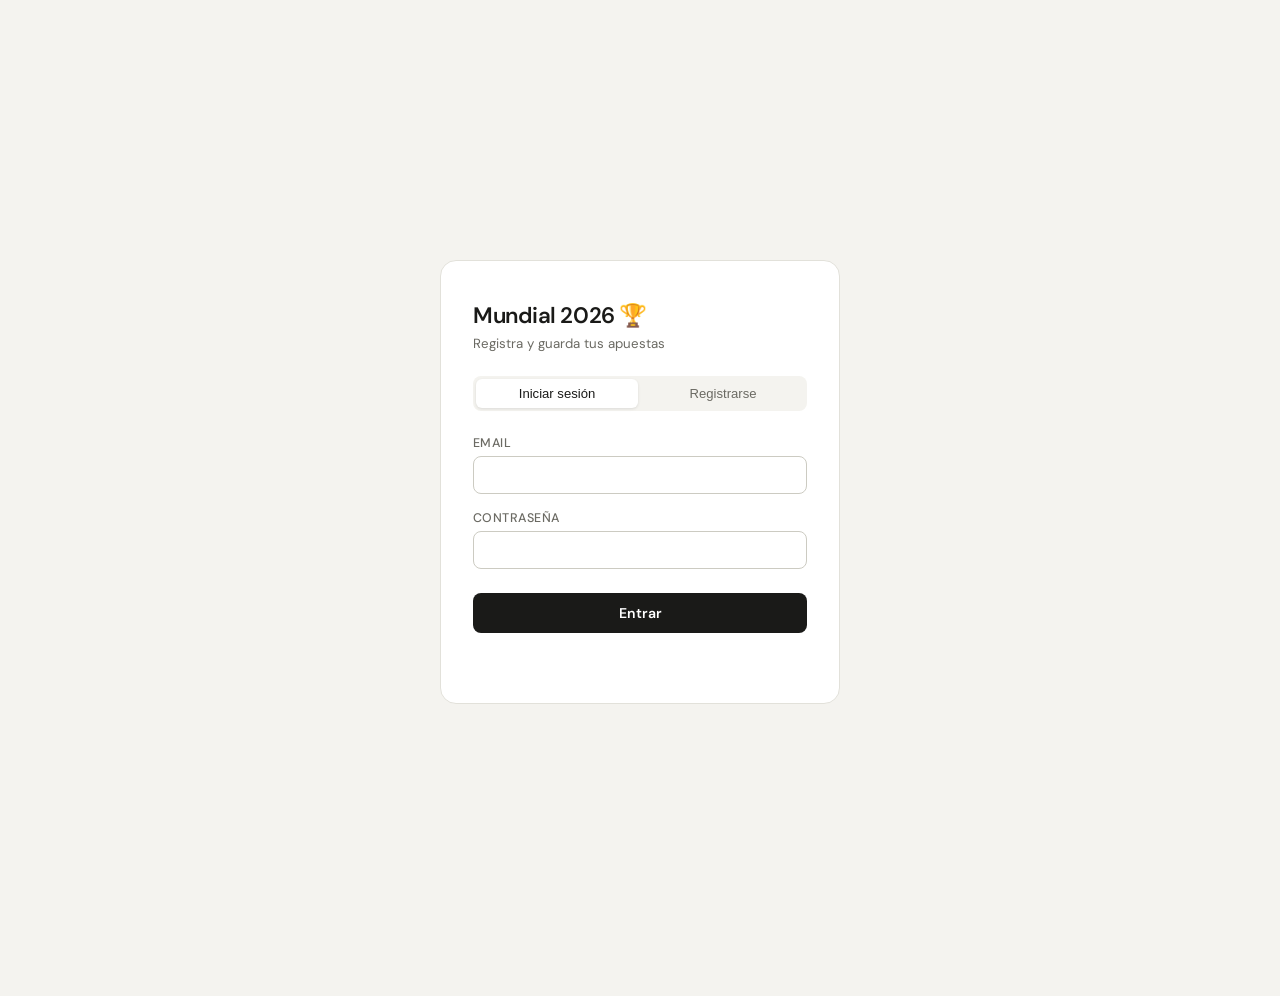
==== index.html @ 17a2212c "Update index.html" ====
<!DOCTYPE html>
<html lang="es">
<head>
  <meta charset="UTF-8" />
  <meta name="viewport" content="width=device-width, initial-scale=1.0" />
  <title>Mundial 2026 — Fase de Grupos | Apuestas</title>
  <link rel="preconnect" href="https://fonts.googleapis.com" />
  <link rel="preconnect" href="https://fonts.gstatic.com" crossorigin />
  <link href="https://fonts.googleapis.com/css2?family=DM+Sans:wght@400;500;600&family=DM+Mono:wght@400;500&display=swap" rel="stylesheet" />
  <link rel="stylesheet" href="styles.css" />
</head>

<body>

<!-- AUTH -->
<div id="authScreen">
  <div class="auth-card">
    <h2>Mundial 2026 🏆</h2>
    <p class="subtitle">Registra y guarda tus apuestas</p>

    <div class="auth-tabs">
      <button class="auth-tab active" onclick="switchTab('login')">Iniciar sesión</button>
      <button class="auth-tab" onclick="switchTab('register')">Registrarse</button>
    </div>

    <div id="loginForm">
      <div class="form-group"><label>Email</label><input type="email" id="loginEmail" /></div>
      <div class="form-group"><label>Contraseña</label><input type="password" id="loginPassword" /></div>
      <button class="btn-primary" id="btnLogin" onclick="login()">Entrar</button>
    </div>

    <div id="registerForm" style="display:none">
      <div class="form-group"><label>Nombre de usuario</label><input type="text" id="regUsername" /></div>
      <div class="form-group"><label>Email</label><input type="email" id="regEmail" /></div>
      <div class="form-group"><label>Contraseña</label><input type="password" id="regPassword" /></div>
      <button class="btn-primary" id="btnRegister" onclick="register()">Crear cuenta</button>
    </div>

    <p class="auth-error" id="authError"></p>
  </div>
</div>

<!-- APP -->
<div id="appScreen">

  <header>
    <div class="header-left">
      <h1>Copa del Mundo 2026 — Fase de Grupos</h1>
      <p>Haz clic en un tipo de apuesta para registrarla · Hora Venezuela (VET)</p>
    </div>
    <div class="header-right">
      <span class="user-badge" id="userBadge">—</span>
      <button class="btn-logout" onclick="logout()">Cerrar sesión</button>
    </div>
  </header>

  <div class="odds-banner" id="oddsBanner" style="display:none">
    <span><span class="dot-stale" id="oddsDot"></span> <span id="oddsStatus">Cargando cuotas...</span></span>
    <button class="btn-refresh" id="btnRefreshOdds" onclick="loadOdds(true)">↻ Actualizar cuotas</button>
  </div>

  <!-- NAV TABS -->
  <div class="nav-tabs">
    <button class="nav-tab active" onclick="switchView('partidos')">Partidos</button>
    <button class="nav-tab" onclick="switchView('misApuestas')">Mis Apuestas <span class="badge" id="betsBadge" style="display:none">0</span></button>
    <button class="nav-tab" onclick="switchView('llaves')">Llaves</button>
    <button class="nav-tab" onclick="switchView('grupos')">Grupos</button>
  </div>

  <!-- MIS APUESTAS -->
  <div id="misApuestasView">
    <div class="bets-summary" id="betsSummary"></div>
    <div class="bets-list" id="betsList"></div>
  </div>

  <!-- CONTROLS -->
  <div class="controls">
    <label>Grupo</label>
    <select id="filterGroup">
      <option value="">Todos</option>
      <option>A</option><option>B</option><option>C</option><option>D</option>
      <option>E</option><option>F</option><option>G</option><option>H</option>
      <option>I</option><option>J</option><option>K</option><option>L</option>
    </select>

    <label>Fecha</label>
    <select id="filterDate"><option value="">Todas</option></select>

    <input type="text" id="searchTeam" placeholder="Buscar selección..." />
  </div>

  <!-- TABLA -->
  <div class="card">
    <table>
      <thead>
        <tr>
          <th>Gr.</th>
          <th>Partido</th>
          <th>Hora VET</th>
          <th>Sede</th>
          <th>Apuestas</th>
        </tr>
      </thead>
      <tbody id="tableBody"></tbody>
    </table>
    <div class="no-results" id="noResults">No se encontraron partidos.</div>
  </div>

  <p class="footer-bar" id="countLabel"></p>

  <!-- NUEVAS VISTAS -->
  <div id="bracketsView" style="display:none"></div>
  <div id="groupsView" style="display:none"></div>

</div>

<!-- MODAL -->
<div class="modal-overlay" id="modalOverlay">
  <div class="modal">
    <h3 id="modalTitle"></h3>
    <p class="modal-sub" id="modalSub"></p>

    <div id="modalOddsInfo"></div>

    <div class="form-group">
      <label>Monto (USD)</label>
      <input type="number" id="modalAmount" min="0" step="0.01" />
    </div>

    <div class="form-group">
      <label>Predicción</label>
      <input type="text" id="modalPrediction" />
    </div>

    <div class="modal-actions">
      <button class="btn-cancel" onclick="closeModal()">Cancelar</button>
      <button class="btn-delete" id="btnDeleteBet" onclick="deleteBet()" style="display:none">Eliminar</button>
      <button class="btn-save" onclick="saveBet()">Guardar</button>
    </div>

    <p class="auth-error" id="modalError"></p>
  </div>
</div>

<div class="toast" id="toast"></div>

<script src="script.js"></script>
</body>
</html>
---- styles.css ----
*, *::before, *::after { box-sizing: border-box; margin: 0; padding: 0; }

:root {
  --bg:        #f4f3ef;
  --surface:   #ffffff;
  --border:    #e2e1da;
  --border2:   #cccbc2;
  --text:      #1a1a18;
  --muted:     #6b6a63;
  --accent:    #1a1a18;
  --danger:    #c0392b;
  --success:   #1a6b22;

  --blue-bg:   #ddeeff; --blue-text: #0a4a8a; --blue-border: #aaccee;
  --green-bg:  #dff4e0; --green-text: #1a6b22; --green-border: #9fd9a3;
  --amber-bg:  #fef3d0; --amber-text: #7a4f00; --amber-border: #f5d06a;
  --purple-bg: #ece9fd; --purple-text: #3d2fa0; --purple-border: #c4bdf5;
  --pink-bg:   #fde8f2; --pink-text:  #8b1d54; --pink-border:  #f0aed0;
  --teal-bg:   #d8f5ee; --teal-text:  #0a5e45; --teal-border:  #8dd8c6;
  --red-bg:    #fde8e8; --red-text:   #8b1a1a; --red-border:   #f0aeae;
  --gray-bg:   #ebebeb; --gray-text:  #444440; --gray-border:  #ccccca;
}

body {
  font-family: 'DM Sans', sans-serif;
  background: var(--bg);
  color: var(--text);
  min-height: 100vh;
  padding: 2rem 1.5rem 4rem;
}

/* ── AUTH SCREEN ── */
#authScreen {
  display: flex;
  align-items: center;
  justify-content: center;
  min-height: 100vh;
  padding: 1rem;
}
.auth-card {
  background: var(--surface);
  border: 1px solid var(--border);
  border-radius: 16px;
  padding: 2.5rem 2rem;
  width: 100%;
  max-width: 400px;
}
.auth-card h2 {
  font-size: 1.4rem;
  font-weight: 600;
  letter-spacing: -0.02em;
  margin-bottom: 0.3rem;
}
.auth-card p.subtitle {
  font-size: 0.83rem;
  color: var(--muted);
  margin-bottom: 1.5rem;
}
.auth-tabs {
  display: flex;
  gap: 4px;
  margin-bottom: 1.5rem;
  background: var(--bg);
  border-radius: 8px;
  padding: 3px;
}
.auth-tab {
  flex: 1;
  padding: 7px;
  text-align: center;
  font-size: 0.82rem;
  font-weight: 500;
  border-radius: 6px;
  cursor: pointer;
  border: none;
  background: transparent;
  color: var(--muted);
  transition: all .15s;
}
.auth-tab.active {
  background: var(--surface);
  color: var(--text);
  box-shadow: 0 1px 3px rgba(0,0,0,.1);
}
.form-group {
  margin-bottom: 1rem;
}
.form-group label {
  display: block;
  font-size: 0.78rem;
  font-weight: 500;
  color: var(--muted);
  text-transform: uppercase;
  letter-spacing: 0.04em;
  margin-bottom: 5px;
}
.form-group input {
  width: 100%;
  font-family: 'DM Sans', sans-serif;
  font-size: 0.88rem;
  height: 38px;
  padding: 0 12px;
  border: 1px solid var(--border2);
  border-radius: 8px;
  background: var(--surface);
  color: var(--text);
  outline: none;
  transition: border-color .15s;
}
.form-group input:focus { border-color: var(--accent); }

.btn-primary {
  width: 100%;
  height: 40px;
  background: var(--accent);
  color: #fff;
  border: none;
  border-radius: 8px;
  font-family: 'DM Sans', sans-serif;
  font-size: 0.88rem;
  font-weight: 600;
  cursor: pointer;
  transition: opacity .15s;
  margin-top: 0.5rem;
}
.btn-primary:hover { opacity: 0.85; }
.btn-primary:disabled { opacity: 0.5; cursor: not-allowed; }

.auth-error {
  font-size: 0.8rem;
  color: var(--danger);
  margin-top: 0.75rem;
  text-align: center;
  min-height: 18px;
}

/* ── APP SCREEN ── */
#appScreen { display: none; }

header {
  max-width: 1100px;
  margin: 0 auto 2rem;
  display: flex;
  align-items: flex-start;
  justify-content: space-between;
  gap: 1rem;
  flex-wrap: wrap;
}
.header-left h1 {
  font-size: 1.6rem;
  font-weight: 600;
  letter-spacing: -0.02em;
  line-height: 1.2;
}
.header-left p {
  font-size: 0.85rem;
  color: var(--muted);
  margin-top: 4px;
}
.header-right {
  display: flex;
  align-items: center;
  gap: 10px;
}
.user-badge {
  font-size: 0.82rem;
  color: var(--muted);
  background: var(--surface);
  border: 1px solid var(--border);
  border-radius: 99px;
  padding: 5px 14px;
}
.btn-logout {
  font-family: 'DM Sans', sans-serif;
  font-size: 0.8rem;
  font-weight: 500;
  color: var(--muted);
  background: none;
  border: 1px solid var(--border2);
  border-radius: 8px;
  padding: 5px 12px;
  cursor: pointer;
  transition: all .15s;
}
.btn-logout:hover { border-color: var(--danger); color: var(--danger); }

/* ── CONTROLS ── */
.controls {
  max-width: 1100px;
  margin: 0 auto 1rem;
  display: flex;
  flex-wrap: wrap;
  gap: 8px;
  align-items: center;
}
.controls label {
  font-size: 0.78rem;
  color: var(--muted);
  font-weight: 500;
  text-transform: uppercase;
  letter-spacing: 0.04em;
}
.controls select,
.controls input[type="text"] {
  font-family: 'DM Sans', sans-serif;
  font-size: 0.82rem;
  height: 34px;
  padding: 0 10px;
  border: 1px solid var(--border2);
  border-radius: 8px;
  background: var(--surface);
  color: var(--text);
  outline: none;
  cursor: pointer;
  transition: border-color .15s;
}
.controls select:focus,
.controls input:focus { border-color: var(--accent); }
.controls input[type="text"] { width: 190px; }

/* ── TABLE ── */
.card {
  max-width: 1100px;
  margin: 0 auto;
  background: var(--surface);
  border: 1px solid var(--border);
  border-radius: 14px;
  overflow: hidden;
}
table {
  width: 100%;
  border-collapse: collapse;
  font-size: 0.82rem;
}
thead tr {
  background: #f9f8f5;
  border-bottom: 1px solid var(--border);
}
thead th {
  padding: 11px 14px;
  text-align: left;
  font-size: 0.73rem;
  font-weight: 600;
  color: var(--muted);
  text-transform: uppercase;
  letter-spacing: 0.06em;
  white-space: nowrap;
}
tbody tr {
  border-bottom: 1px solid var(--border);
  transition: background .1s;
}
tbody tr:last-child { border-bottom: none; }
tbody tr:hover { background: #fafaf7; }
td { padding: 10px 14px; vertical-align: middle; }

.grp {
  display: inline-flex;
  align-items: center;
  justify-content: center;
  width: 26px; height: 26px;
  border-radius: 50%;
  font-size: 0.75rem;
  font-weight: 600;
  background: var(--accent);
  color: #fff;
}
.match-name { font-weight: 500; font-size: 0.84rem; white-space: nowrap; }
.vs { color: var(--muted); font-weight: 400; margin: 0 4px; font-size: 0.78rem; }
.time-cell { font-family: 'DM Mono', monospace; font-size: 0.78rem; color: var(--muted); white-space: nowrap; }
.date-sub  { font-size: 0.7rem; color: #aaa; }
.venue     { font-size: 0.78rem; color: var(--muted); white-space: nowrap; }

/* Tags clickeables */
.tags { display: flex; flex-wrap: wrap; gap: 5px; }
.tag {
  display: inline-block;
  padding: 3px 9px;
  border-radius: 99px;
  font-size: 0.71rem;
  font-weight: 500;
  border: 1px solid;
  white-space: nowrap;
  cursor: pointer;
  transition: transform .1s, box-shadow .1s;
  user-select: none;
}
.tag:hover { transform: translateY(-1px); box-shadow: 0 2px 6px rgba(0,0,0,.1); }
.tag.selected { box-shadow: 0 0 0 2px var(--accent); transform: translateY(-1px); }

.t-result  { background: var(--blue-bg);   color: var(--blue-text);   border-color: var(--blue-border); }
.t-goles   { background: var(--green-bg);  color: var(--green-text);  border-color: var(--green-border); }
.t-hcp     { background: var(--amber-bg);  color: var(--amber-text);  border-color: var(--amber-border); }
.t-ambos   { background: var(--purple-bg); color: var(--purple-text); border-color: var(--purple-border); }
.t-mitad   { background: var(--pink-bg);   color: var(--pink-text);   border-color: var(--pink-border); }
.t-corner  { background: var(--teal-bg);   color: var(--teal-text);   border-color: var(--teal-border); }
.t-tarjeta { background: var(--red-bg);    color: var(--red-text);    border-color: var(--red-border); }
.t-jugador { background: var(--gray-bg);   color: var(--gray-text);   border-color: var(--gray-border); }

.no-results { padding: 2.5rem; text-align: center; font-size: 0.85rem; color: var(--muted); display: none; }
.footer-bar { max-width: 1100px; margin: 0.6rem auto 0; font-size: 0.75rem; color: var(--muted); }

th:nth-child(1) { width: 46px; }
th:nth-child(2) { width: 200px; }
th:nth-child(3) { width: 90px; }
th:nth-child(4) { width: 140px; }
th:nth-child(5) { }

/* ── BET MODAL ── */
.modal-overlay {
  position: fixed;
  inset: 0;
  background: rgba(0,0,0,0.4);
  backdrop-filter: blur(2px);
  display: flex;
  align-items: center;
  justify-content: center;
  z-index: 1000;
  padding: 1rem;
  opacity: 0;
  pointer-events: none;
  transition: opacity .2s;
}
.modal-overlay.open { opacity: 1; pointer-events: all; }
.modal {
  background: var(--surface);
  border-radius: 16px;
  padding: 1.75rem;
  width: 100%;
  max-width: 420px;
  transform: translateY(10px);
  transition: transform .2s;
  box-shadow: 0 20px 60px rgba(0,0,0,.2);
}
.modal-overlay.open .modal { transform: translateY(0); }
.modal h3 { font-size: 1.1rem; font-weight: 600; margin-bottom: 0.25rem; }
.modal .modal-sub { font-size: 0.8rem; color: var(--muted); margin-bottom: 1.25rem; }
.modal .form-group { margin-bottom: 1rem; }
.modal-actions { display: flex; gap: 8px; margin-top: 1.25rem; }
.btn-save {
  flex: 1; height: 38px;
  background: var(--accent); color: #fff;
  border: none; border-radius: 8px;
  font-family: 'DM Sans', sans-serif;
  font-size: 0.85rem; font-weight: 600;
  cursor: pointer; transition: opacity .15s;
}
.btn-save:hover { opacity: 0.85; }
.btn-cancel {
  flex: 1; height: 38px;
  background: none; color: var(--muted);
  border: 1px solid var(--border2); border-radius: 8px;
  font-family: 'DM Sans', sans-serif;
  font-size: 0.85rem; cursor: pointer;
  transition: border-color .15s;
}
.btn-cancel:hover { border-color: var(--danger); color: var(--danger); }
.btn-delete {
  height: 38px; padding: 0 14px;
  background: none; color: var(--danger);
  border: 1px solid var(--red-border); border-radius: 8px;
  font-family: 'DM Sans', sans-serif;
  font-size: 0.82rem; cursor: pointer;
  transition: background .15s;
}
.btn-delete:hover { background: var(--red-bg); }

/* saved indicator on tag */
.tag.saved::after {
  content: ' ✓';
  font-size: 0.65rem;
}

/* toast */
.toast {
  position: fixed;
  bottom: 1.5rem; left: 50%;
  transform: translateX(-50%) translateY(20px);
  background: var(--accent);
  color: #fff;
  padding: 9px 20px;
  border-radius: 99px;
  font-size: 0.82rem;
  font-weight: 500;
  opacity: 0;
  transition: all .25s;
  pointer-events: none;
  z-index: 2000;
  white-space: nowrap;
}
.toast.show { opacity: 1; transform: translateX(-50%) translateY(0); }

/* ── RESPONSIVE ── */
@media (max-width: 720px) {
  body { padding: 1rem 0.85rem 2rem; }
  header { padding: 0 0.25rem; }
  .header-left h1 { font-size: 1.35rem; }
  .controls { width: 100%; padding: 0 0.25rem; flex-direction: column; align-items: stretch; }
  .controls label { width: 100%; margin-top: 0.5rem; }
  .controls select, .controls input[type="text"] { width: 100%; }
  .card { border-radius: 16px; }
  table { display: block; }
  thead { display: none; }
  tbody { display: block; }
  tr { display: grid; grid-template-columns: minmax(40px,60px) 1fr; gap: 0.75rem; padding: 0.95rem 0.9rem; border-bottom: 1px solid var(--border); }
  tr:last-child { border-bottom: none; }
  td { display: block; padding: 0; min-width: 0; }
  td::before { content: attr(data-label); display: block; font-size: 0.72rem; color: var(--muted); margin-bottom: 0.35rem; text-transform: uppercase; letter-spacing: 0.05em; }
  td:nth-child(2) { font-size: 0.95rem; }
  td:nth-child(3), td:nth-child(4), td:nth-child(5) { font-size: 0.82rem; }
  .match-name, .time-cell, .venue { white-space: normal; }
  .date-sub { display: inline-block; margin-top: 0.15rem; }
  .tags { gap: 6px; }
}

/* ── NAV TABS (extraído de index.html) ── */
.nav-tabs {
  display: flex;
  gap: 4px;
  max-width: 1100px;
  margin: 0 auto 1rem;
  border-bottom: 2px solid var(--border);
  padding-bottom: 0;
}
.nav-tab {
  padding: 8px 18px;
  font-size: 0.85rem;
  font-weight: 600;
  border: none;
  background: none;
  cursor: pointer;
  color: var(--muted);
  border-bottom: 2px solid transparent;
  margin-bottom: -2px;
  transition: color .15s, border-color .15s;
  font-family: 'DM Sans', sans-serif;
}
.nav-tab:hover { color: var(--text); }
.nav-tab.active { color: var(--accent); border-bottom-color: var(--accent); }
.nav-tab .badge {
  display: inline-flex;
  align-items: center;
  justify-content: center;
  background: var(--accent);
  color: #fff;
  font-size: 0.65rem;
  font-weight: 700;
  border-radius: 99px;
  min-width: 18px;
  height: 18px;
  padding: 0 5px;
  margin-left: 6px;
}

/* ── MIS APUESTAS (extraído de index.html) ── */
#misApuestasView { display: none; max-width: 1100px; margin: 0 auto; }
.bets-summary {
  display: grid;
  grid-template-columns: repeat(auto-fit, minmax(160px, 1fr));
  gap: 12px;
  margin-bottom: 1.2rem;
}
.summary-card {
  background: var(--surface);
  border: 1px solid var(--border);
  border-radius: 12px;
  padding: 14px 18px;
  text-align: center;
}
.summary-card .s-val {
  font-size: 1.5rem;
  font-weight: 700;
  color: var(--text);
  font-family: 'DM Mono', monospace;
}
.summary-card .s-label {
  font-size: 0.72rem;
  color: var(--muted);
  margin-top: 2px;
}
.bets-list { display: flex; flex-direction: column; gap: 10px; }
.bet-card {
  background: var(--surface);
  border: 1px solid var(--border);
  border-radius: 12px;
  padding: 14px 16px;
  display: flex;
  align-items: flex-start;
  justify-content: space-between;
  gap: 12px;
}
.bet-card-left { flex: 1; min-width: 0; }
.bet-match {
  font-size: 0.9rem;
  font-weight: 600;
  color: var(--text);
  margin-bottom: 3px;
}
.bet-meta {
  font-size: 0.75rem;
  color: var(--muted);
  margin-bottom: 6px;
}
.bet-type-pill {
  display: inline-block;
  font-size: 0.7rem;
  font-weight: 600;
  padding: 2px 10px;
  border-radius: 99px;
  background: var(--bg);
  border: 1px solid var(--border2);
  color: var(--text);
  margin-right: 6px;
}
.bet-prediction {
  font-size: 0.8rem;
  color: var(--text);
  font-weight: 500;
}
.bet-card-right { text-align: right; flex-shrink: 0; }
.bet-amount {
  font-family: 'DM Mono', monospace;
  font-size: 1rem;
  font-weight: 700;
  color: var(--text);
}
.bet-date { font-size: 0.72rem; color: var(--muted); margin-top: 2px; }
.btn-del-bet {
  margin-top: 8px;
  font-size: 0.7rem;
  padding: 3px 10px;
  border: 1px solid var(--danger, #f87171);
  color: var(--danger, #f87171);
  background: none;
  border-radius: 6px;
  cursor: pointer;
  font-family: 'DM Sans', sans-serif;
  transition: all .15s;
}
.btn-del-bet:hover { background: var(--danger, #f87171); color: #fff; }
.no-bets {
  text-align: center;
  padding: 3rem 1rem;
  color: var(--muted);
  font-size: 0.9rem;
}
.no-bets .no-bets-icon { font-size: 2.5rem; margin-bottom: 0.5rem; }


/* ── DROPDOWN DE MERCADO (extraído de index.html) ── */
.market-wrap {
  position: relative;
  display: inline-block;
}
.tag-market {
  display: inline-flex;
  align-items: center;
  gap: 5px;
  padding: 3px 10px 3px 9px;
  border-radius: 99px;
  font-size: 0.71rem;
  font-weight: 500;
  border: 1px solid;
  white-space: nowrap;
  cursor: pointer;
  user-select: none;
  transition: transform .1s, box-shadow .1s;
}
.tag-market:hover { transform: translateY(-1px); box-shadow: 0 2px 6px rgba(0,0,0,.1); }
.tag-market.open  { box-shadow: 0 0 0 2px var(--accent); transform: translateY(-1px); }
.tag-market.saved::before { content: '✓ '; font-size: 0.65rem; }
.tag-market .chevron {
  font-size: 0.55rem;
  opacity: 0.6;
  transition: transform .2s;
  line-height: 1;
}
.tag-market.open .chevron { transform: rotate(180deg); }

.market-panel {
  display: none;
  position: absolute;
  top: calc(100% + 6px);
  left: 0;
  z-index: 500;
  background: var(--surface);
  border: 1px solid var(--border2);
  border-radius: 12px;
  box-shadow: 0 8px 24px rgba(0,0,0,.12);
  padding: 10px;
  min-width: 220px;
  animation: popIn .15s ease;
}
.market-panel.open { display: block; }

@keyframes popIn {
  from { opacity: 0; transform: translateY(-4px); }
  to   { opacity: 1; transform: translateY(0); }
}

.panel-label {
  font-size: 0.65rem;
  font-weight: 600;
  text-transform: uppercase;
  letter-spacing: 0.06em;
  color: var(--muted);
  margin-bottom: 7px;
  padding: 0 2px;
}

.odd-row {
  display: flex;
  align-items: center;
  justify-content: space-between;
  gap: 8px;
  padding: 6px 8px;
  border-radius: 8px;
  cursor: pointer;
  transition: background .12s;
  border: 1px solid transparent;
}
.odd-row:hover { background: var(--bg); border-color: var(--border); }
.odd-row:not(:last-child) { margin-bottom: 3px; }

.odd-row-left {
  display: flex;
  align-items: center;
  gap: 7px;
  min-width: 0;
}
.odd-dot { width: 8px; height: 8px; border-radius: 50%; flex-shrink: 0; }
.odd-dot.home  { background: #60a5fa; }
.odd-dot.draw  { background: #fbbf24; }
.odd-dot.away  { background: #f87171; }
.odd-dot.over  { background: #34d399; }
.odd-dot.under { background: #fb923c; }

.odd-name {
  font-size: 0.78rem;
  font-weight: 500;
  color: var(--text);
  white-space: nowrap;
  overflow: hidden;
  text-overflow: ellipsis;
  max-width: 130px;
}
.odd-val-big {
  font-family: 'DM Mono', monospace;
  font-size: 0.82rem;
  font-weight: 600;
  color: var(--text);
  flex-shrink: 0;
}
.odd-val-big.positive { color: var(--success); }
.odd-val-big.negative { color: var(--danger); }

.bet-hint {
  font-size: 0.62rem;
  color: var(--muted);
  text-align: center;
  margin-top: 8px;
  padding-top: 7px;
  border-top: 1px solid var(--border);
}
.odd-row.is-saved .odd-name::after {
  content: ' ✓';
  color: var(--success);
  font-size: 0.65rem;
}

.odds-banner {
  max-width: 1100px;
  margin: 0 auto 1rem;
  background: var(--surface);
  border: 1px solid var(--border);
  border-radius: 10px;
  padding: 8px 14px;
  font-size: 0.78rem;
  color: var(--muted);
  display: flex;
  align-items: center;
  justify-content: space-between;
  flex-wrap: wrap;
  gap: 6px;
}
.odds-banner span { display: flex; align-items: center; gap: 6px; }
.dot-live { width:8px; height:8px; border-radius:50%; background:#22c55e; display:inline-block; }
.dot-stale{ width:8px; height:8px; border-radius:50%; background:#f59e0b; display:inline-block; }
.btn-refresh {
  font-family: 'DM Sans', sans-serif;
  font-size: 0.75rem;
  padding: 4px 12px;
  border: 1px solid var(--border2);
  border-radius: 6px;
  background: none;
  color: var(--muted);
  cursor: pointer;
  transition: all .15s;
}
.btn-refresh:hover { border-color: var(--accent); color: var(--text); }
.btn-refresh:disabled { opacity: 0.5; cursor: not-allowed; }

/* ── DROPDOWN DE MERCADO ── */
    .market-wrap {
      position: relative;
      display: inline-block;
    }
    .tag-market {
      display: inline-flex;
      align-items: center;
      gap: 5px;
      padding: 3px 10px 3px 9px;
      border-radius: 99px;
      font-size: 0.71rem;
      font-weight: 500;
      border: 1px solid;
      white-space: nowrap;
      cursor: pointer;
      user-select: none;
      transition: transform .1s, box-shadow .1s;
    }
    .tag-market:hover { transform: translateY(-1px); box-shadow: 0 2px 6px rgba(0,0,0,.1); }
    .tag-market.open  { box-shadow: 0 0 0 2px var(--accent); transform: translateY(-1px); }
    .tag-market.saved::before { content: '✓ '; font-size: 0.65rem; }
    .tag-market .chevron {
      font-size: 0.55rem;
      opacity: 0.6;
      transition: transform .2s;
      line-height: 1;
    }
    .tag-market.open .chevron { transform: rotate(180deg); }
 
    .market-panel {
      display: none;
      position: absolute;
      top: calc(100% + 6px);
      left: 0;
      z-index: 500;
      background: var(--surface);
      border: 1px solid var(--border2);
      border-radius: 12px;
      box-shadow: 0 8px 24px rgba(0,0,0,.12);
      padding: 10px;
      min-width: 220px;
      animation: popIn .15s ease;
    }
    .market-panel.open { display: block; }
 
    @keyframes popIn {
      from { opacity: 0; transform: translateY(-4px); }
      to   { opacity: 1; transform: translateY(0); }
    }
 
    .panel-label {
      font-size: 0.65rem;
      font-weight: 600;
      text-transform: uppercase;
      letter-spacing: 0.06em;
      color: var(--muted);
      margin-bottom: 7px;
      padding: 0 2px;
    }
 
    .odd-row {
      display: flex;
      align-items: center;
      justify-content: space-between;
      gap: 8px;
      padding: 6px 8px;
      border-radius: 8px;
      cursor: pointer;
      transition: background .12s;
      border: 1px solid transparent;
    }
    .odd-row:hover { background: var(--bg); border-color: var(--border); }
    .odd-row:not(:last-child) { margin-bottom: 3px; }
 
    .odd-row-left {
      display: flex;
      align-items: center;
      gap: 7px;
      min-width: 0;
    }
    .odd-dot { width: 8px; height: 8px; border-radius: 50%; flex-shrink: 0; }
    .odd-dot.home  { background: #60a5fa; }
    .odd-dot.draw  { background: #fbbf24; }
    .odd-dot.away  { background: #f87171; }
    .odd-dot.over  { background: #34d399; }
    .odd-dot.under { background: #fb923c; }
 
    .odd-name {
      font-size: 0.78rem;
      font-weight: 500;
      color: var(--text);
      white-space: nowrap;
      overflow: hidden;
      text-overflow: ellipsis;
      max-width: 130px;
    }
    .odd-val-big {
      font-family: 'DM Mono', monospace;
      font-size: 0.82rem;
      font-weight: 600;
      color: var(--text);
      flex-shrink: 0;
    }
    .odd-val-big.positive { color: var(--success); }
    .odd-val-big.negative { color: var(--danger); }
 
    .bet-hint {
      font-size: 0.62rem;
      color: var(--muted);
      text-align: center;
      margin-top: 8px;
      padding-top: 7px;
      border-top: 1px solid var(--border);
    }
    .odd-row.is-saved .odd-name::after {
      content: ' ✓';
      color: var(--success);
      font-size: 0.65rem;
    }
 
    .odds-banner {
      max-width: 1100px;
      margin: 0 auto 1rem;
      background: var(--surface);
      border: 1px solid var(--border);
      border-radius: 10px;
      padding: 8px 14px;
      font-size: 0.78rem;
      color: var(--muted);
      display: flex;
      align-items: center;
      justify-content: space-between;
      flex-wrap: wrap;
      gap: 6px;
    }
    .odds-banner span { display: flex; align-items: center; gap: 6px; }
    .dot-live { width:8px; height:8px; border-radius:50%; background:#22c55e; display:inline-block; }
    .dot-stale{ width:8px; height:8px; border-radius:50%; background:#f59e0b; display:inline-block; }
    .btn-refresh {
      font-family: 'DM Sans', sans-serif;
      font-size: 0.75rem;
      padding: 4px 12px;
      border: 1px solid var(--border2);
      border-radius: 6px;
      background: none;
      color: var(--muted);
      cursor: pointer;
      transition: all .15s;
    }
    .btn-refresh:hover { border-color: var(--accent); color: var(--text); }
    .btn-refresh:disabled { opacity: 0.5; cursor: not-allowed; }

    /* ── NAV TABS ── */
    .nav-tabs {
      display: flex;
      gap: 4px;
      max-width: 1100px;
      margin: 0 auto 1rem;
      border-bottom: 2px solid var(--border);
      padding-bottom: 0;
    }
    .nav-tab {
      padding: 8px 18px;
      font-size: 0.85rem;
      font-weight: 600;
      border: none;
      background: none;
      cursor: pointer;
      color: var(--muted);
      border-bottom: 2px solid transparent;
      margin-bottom: -2px;
      transition: color .15s, border-color .15s;
      font-family: 'DM Sans', sans-serif;
    }
    .nav-tab:hover { color: var(--text); }
    .nav-tab.active { color: var(--accent); border-bottom-color: var(--accent); }
    .nav-tab .badge {
      display: inline-flex;
      align-items: center;
      justify-content: center;
      background: var(--accent);
      color: #fff;
      font-size: 0.65rem;
      font-weight: 700;
      border-radius: 99px;
      min-width: 18px;
      height: 18px;
      padding: 0 5px;
      margin-left: 6px;
    }

    /* ── MIS APUESTAS ── */
    #misApuestasView { display: none; max-width: 1100px; margin: 0 auto; }
    .bets-summary {
      display: grid;
      grid-template-columns: repeat(auto-fit, minmax(160px, 1fr));
      gap: 12px;
      margin-bottom: 1.2rem;
    }
    .summary-card {
      background: var(--surface);
      border: 1px solid var(--border);
      border-radius: 12px;
      padding: 14px 18px;
      text-align: center;
    }
    .summary-card .s-val {
      font-size: 1.5rem;
      font-weight: 700;
      color: var(--text);
      font-family: 'DM Mono', monospace;
    }
    .summary-card .s-label {
      font-size: 0.72rem;
      color: var(--muted);
      margin-top: 2px;
    }
    .bets-list { display: flex; flex-direction: column; gap: 10px; }
    .bet-card {
      background: var(--surface);
      border: 1px solid var(--border);
      border-radius: 12px;
      padding: 14px 16px;
      display: flex;
      align-items: flex-start;
      justify-content: space-between;
      gap: 12px;
    }
    .bet-card-left { flex: 1; min-width: 0; }
    .bet-match {
      font-size: 0.9rem;
      font-weight: 600;
      color: var(--text);
      margin-bottom: 3px;
    }
    .bet-meta {
      font-size: 0.75rem;
      color: var(--muted);
      margin-bottom: 6px;
    }
    .bet-type-pill {
      display: inline-block;
      font-size: 0.7rem;
      font-weight: 600;
      padding: 2px 10px;
      border-radius: 99px;
      background: var(--bg);
      border: 1px solid var(--border2);
      color: var(--text);
      margin-right: 6px;
    }
    .bet-prediction {
      font-size: 0.8rem;
      color: var(--text);
      font-weight: 500;
    }
    .bet-card-right { text-align: right; flex-shrink: 0; }
    .bet-amount {
      font-family: 'DM Mono', monospace;
      font-size: 1rem;
      font-weight: 700;
      color: var(--text);
    }
    .bet-date { font-size: 0.72rem; color: var(--muted); margin-top: 2px; }
    .btn-del-bet {
      margin-top: 8px;
      font-size: 0.7rem;
      padding: 3px 10px;
      border: 1px solid var(--danger, #f87171);
      color: var(--danger, #f87171);
      background: none;
      border-radius: 6px;
      cursor: pointer;
      font-family: 'DM Sans', sans-serif;
      transition: all .15s;
    }
    .btn-del-bet:hover { background: var(--danger, #f87171); color: #fff; }
    .no-bets {
      text-align: center;
      padding: 3rem 1rem;
      color: var(--muted);
      font-size: 0.9rem;
    }
    .no-bets .no-bets-icon { font-size: 2.5rem; margin-bottom: 0.5rem; }
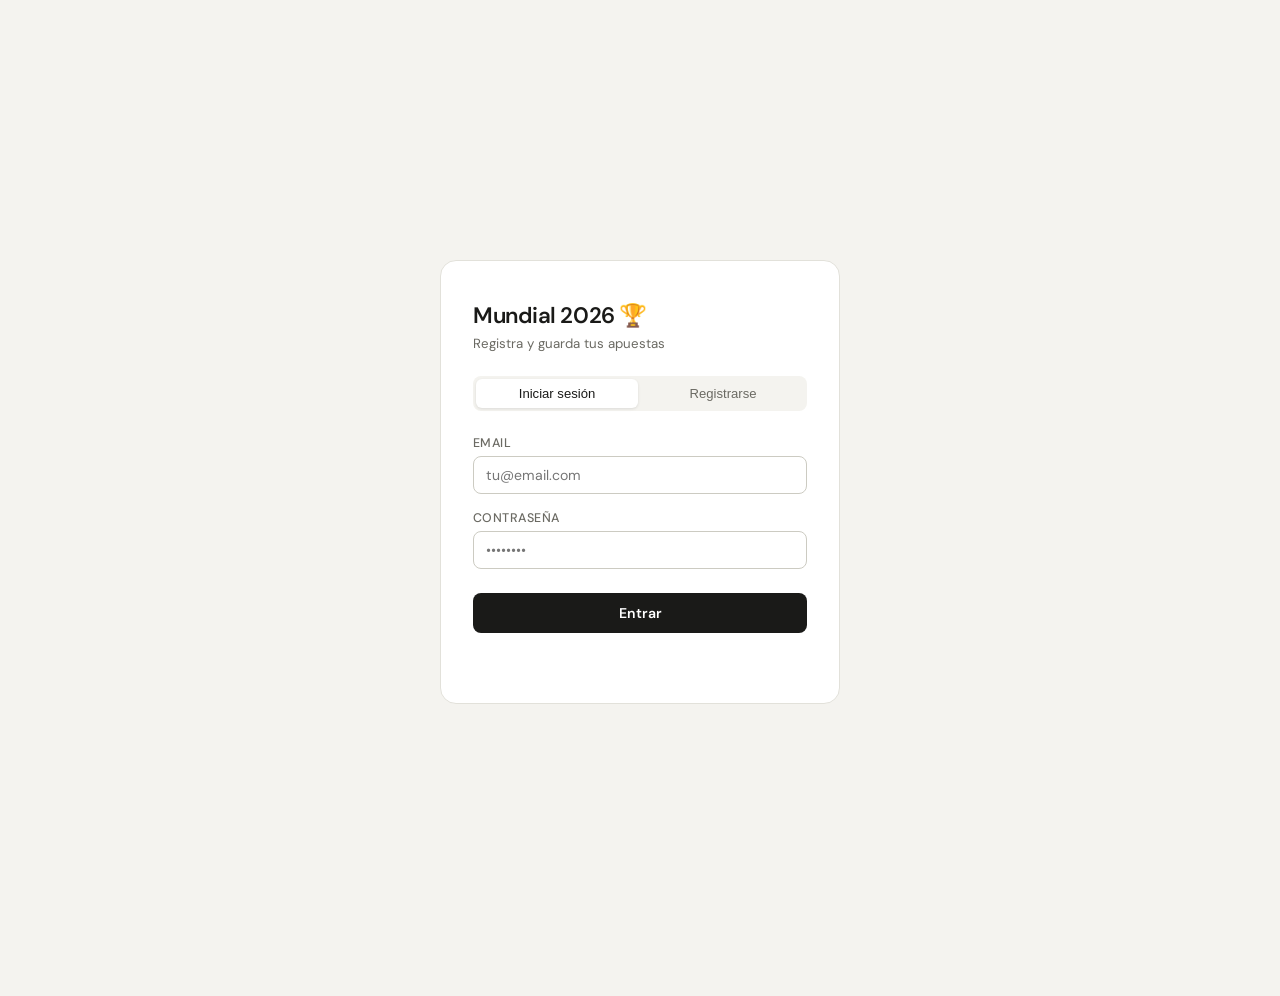
==== commit b8634007: "Update index.html" ====
--- a/index.html
+++ b/index.html
@@ -8,41 +8,36 @@
   <link rel="preconnect" href="https://fonts.gstatic.com" crossorigin />
   <link href="https://fonts.googleapis.com/css2?family=DM+Sans:wght@400;500;600&family=DM+Mono:wght@400;500&display=swap" rel="stylesheet" />
   <link rel="stylesheet" href="styles.css" />
+
 </head>
-
 <body>
-
-<!-- AUTH -->
+ 
+<!-- ══ AUTH SCREEN ══ -->
 <div id="authScreen">
   <div class="auth-card">
     <h2>Mundial 2026 🏆</h2>
     <p class="subtitle">Registra y guarda tus apuestas</p>
-
     <div class="auth-tabs">
       <button class="auth-tab active" onclick="switchTab('login')">Iniciar sesión</button>
       <button class="auth-tab" onclick="switchTab('register')">Registrarse</button>
     </div>
-
     <div id="loginForm">
-      <div class="form-group"><label>Email</label><input type="email" id="loginEmail" /></div>
-      <div class="form-group"><label>Contraseña</label><input type="password" id="loginPassword" /></div>
+      <div class="form-group"><label>Email</label><input type="email" id="loginEmail" placeholder="tu@email.com" /></div>
+      <div class="form-group"><label>Contraseña</label><input type="password" id="loginPassword" placeholder="••••••••" /></div>
       <button class="btn-primary" id="btnLogin" onclick="login()">Entrar</button>
     </div>
-
     <div id="registerForm" style="display:none">
-      <div class="form-group"><label>Nombre de usuario</label><input type="text" id="regUsername" /></div>
-      <div class="form-group"><label>Email</label><input type="email" id="regEmail" /></div>
-      <div class="form-group"><label>Contraseña</label><input type="password" id="regPassword" /></div>
+      <div class="form-group"><label>Nombre de usuario</label><input type="text" id="regUsername" placeholder="Tu nombre" /></div>
+      <div class="form-group"><label>Email</label><input type="email" id="regEmail" placeholder="tu@email.com" /></div>
+      <div class="form-group"><label>Contraseña (mín. 8 caracteres)</label><input type="password" id="regPassword" placeholder="••••••••" /></div>
       <button class="btn-primary" id="btnRegister" onclick="register()">Crear cuenta</button>
     </div>
-
     <p class="auth-error" id="authError"></p>
   </div>
 </div>
-
-<!-- APP -->
+ 
+<!-- ══ APP SCREEN ══ -->
 <div id="appScreen">
-
   <header>
     <div class="header-left">
       <h1>Copa del Mundo 2026 — Fase de Grupos</h1>
@@ -53,27 +48,25 @@
       <button class="btn-logout" onclick="logout()">Cerrar sesión</button>
     </div>
   </header>
-
+ 
+  <!-- Banner de estado de cuotas -->
   <div class="odds-banner" id="oddsBanner" style="display:none">
     <span><span class="dot-stale" id="oddsDot"></span> <span id="oddsStatus">Cargando cuotas...</span></span>
     <button class="btn-refresh" id="btnRefreshOdds" onclick="loadOdds(true)">↻ Actualizar cuotas</button>
   </div>
 
-  <!-- NAV TABS -->
+  <!-- Nav tabs -->
   <div class="nav-tabs">
     <button class="nav-tab active" onclick="switchView('partidos')">Partidos</button>
-    <button class="nav-tab" onclick="switchView('misApuestas')">Mis Apuestas <span class="badge" id="betsBadge" style="display:none">0</span></button>
-    <button class="nav-tab" onclick="switchView('llaves')">Llaves</button>
-    <button class="nav-tab" onclick="switchView('grupos')">Grupos</button>
+    <button class="nav-tab" id="tabMisApuestas" onclick="switchView('misApuestas')">Mis Apuestas <span class="badge" id="betsBadge" style="display:none">0</span></button>
   </div>
 
-  <!-- MIS APUESTAS -->
+  <!-- Vista: Mis Apuestas -->
   <div id="misApuestasView">
     <div class="bets-summary" id="betsSummary"></div>
     <div class="bets-list" id="betsList"></div>
   </div>
-
-  <!-- CONTROLS -->
+ 
   <div class="controls">
     <label>Grupo</label>
     <select id="filterGroup">
@@ -82,14 +75,11 @@
       <option>E</option><option>F</option><option>G</option><option>H</option>
       <option>I</option><option>J</option><option>K</option><option>L</option>
     </select>
-
     <label>Fecha</label>
     <select id="filterDate"><option value="">Todas</option></select>
-
     <input type="text" id="searchTeam" placeholder="Buscar selección..." />
   </div>
-
-  <!-- TABLA -->
+ 
   <div class="card">
     <table>
       <thead>
@@ -98,52 +88,40 @@
           <th>Partido</th>
           <th>Hora VET</th>
           <th>Sede</th>
-          <th>Apuestas</th>
+          <th>Apuestas y cuotas</th>
         </tr>
       </thead>
       <tbody id="tableBody"></tbody>
     </table>
     <div class="no-results" id="noResults">No se encontraron partidos.</div>
   </div>
-
   <p class="footer-bar" id="countLabel"></p>
-
-  <!-- NUEVAS VISTAS -->
-  <div id="bracketsView" style="display:none"></div>
-  <div id="groupsView" style="display:none"></div>
-
 </div>
-
-<!-- MODAL -->
+ 
+<!-- ══ MODAL DE APUESTA ══ -->
 <div class="modal-overlay" id="modalOverlay">
   <div class="modal">
-    <h3 id="modalTitle"></h3>
+    <h3 id="modalTitle">Registrar apuesta</h3>
     <p class="modal-sub" id="modalSub"></p>
-
-    <div id="modalOddsInfo"></div>
-
+    <div id="modalOddsInfo" style="margin-bottom:1rem; padding:10px 12px; background:var(--bg); border-radius:8px; font-size:0.8rem; color:var(--muted); display:none"></div>
     <div class="form-group">
-      <label>Monto (USD)</label>
-      <input type="number" id="modalAmount" min="0" step="0.01" />
+      <label>Monto apostado (USD $)</label>
+      <input type="number" id="modalAmount" placeholder="ej: 10.00" min="0" step="0.01" />
     </div>
-
     <div class="form-group">
-      <label>Predicción</label>
-      <input type="text" id="modalPrediction" />
+      <label>Tu predicción</label>
+      <input type="text" id="modalPrediction" placeholder="ej: Local, Empate, Más de 2.5..." />
     </div>
-
     <div class="modal-actions">
       <button class="btn-cancel" onclick="closeModal()">Cancelar</button>
       <button class="btn-delete" id="btnDeleteBet" onclick="deleteBet()" style="display:none">Eliminar</button>
       <button class="btn-save" onclick="saveBet()">Guardar</button>
     </div>
-
     <p class="auth-error" id="modalError"></p>
   </div>
 </div>
-
+ 
 <div class="toast" id="toast"></div>
-
-<script src="script.js"></script>
+ 
 </body>
 </html>
--- a/styles.css
+++ b/styles.css
@@ -985,3 +985,86 @@
       font-size: 0.9rem;
     }
     .no-bets .no-bets-icon { font-size: 2.5rem; margin-bottom: 0.5rem; }
+
+/* ─────────────────────────────────────────────── */
+/* NUEVOS ESTILOS — VISTA DE LLAVES (BRACKETS)     */
+/* ─────────────────────────────────────────────── */
+
+#bracketsView {
+  max-width: 1100px;
+  margin: 1rem auto;
+}
+
+.bracket-round {
+  margin-bottom: 2rem;
+}
+
+.bracket-title {
+  font-size: 1rem;
+  font-weight: 700;
+  margin-bottom: 0.5rem;
+}
+
+.bracket-match {
+  background: var(--surface);
+  border: 1px solid var(--border);
+  border-radius: 10px;
+  padding: 10px 14px;
+  display: flex;
+  justify-content: space-between;
+  margin-bottom: 8px;
+}
+
+/* ─────────────────────────────────────────────── */
+/* NUEVOS ESTILOS — VISTA POR GRUPOS               */
+/* ─────────────────────────────────────────────── */
+
+#groupsView {
+  max-width: 1100px;
+  margin: 1rem auto;
+}
+
+.group-card {
+  background: var(--surface);
+  border: 1px solid var(--border);
+  border-radius: 14px;
+  padding: 1rem;
+  margin-bottom: 1.2rem;
+}
+
+.group-title {
+  font-size: 1.1rem;
+  font-weight: 700;
+  margin-bottom: 0.8rem;
+}
+
+.group-match {
+  padding: 8px 0;
+  border-bottom: 1px solid var(--border);
+  display: flex;
+  justify-content: space-between;
+}
+
+.group-match:last-child {
+  border-bottom: none;
+}
+
+.btn-misapuestas {
+  font-family: 'DM Sans', sans-serif;
+  font-size: 0.8rem;
+  font-weight: 600;
+  background: var(--surface);
+  border: 1px solid var(--border2);
+  border-radius: 8px;
+  padding: 6px 12px;
+  cursor: pointer;
+  transition: all .15s;
+  display: flex;
+  align-items: center;
+  gap: 6px;
+}
+
+.btn-misapuestas:hover {
+  border-color: var(--accent);
+  color: var(--accent);
+}
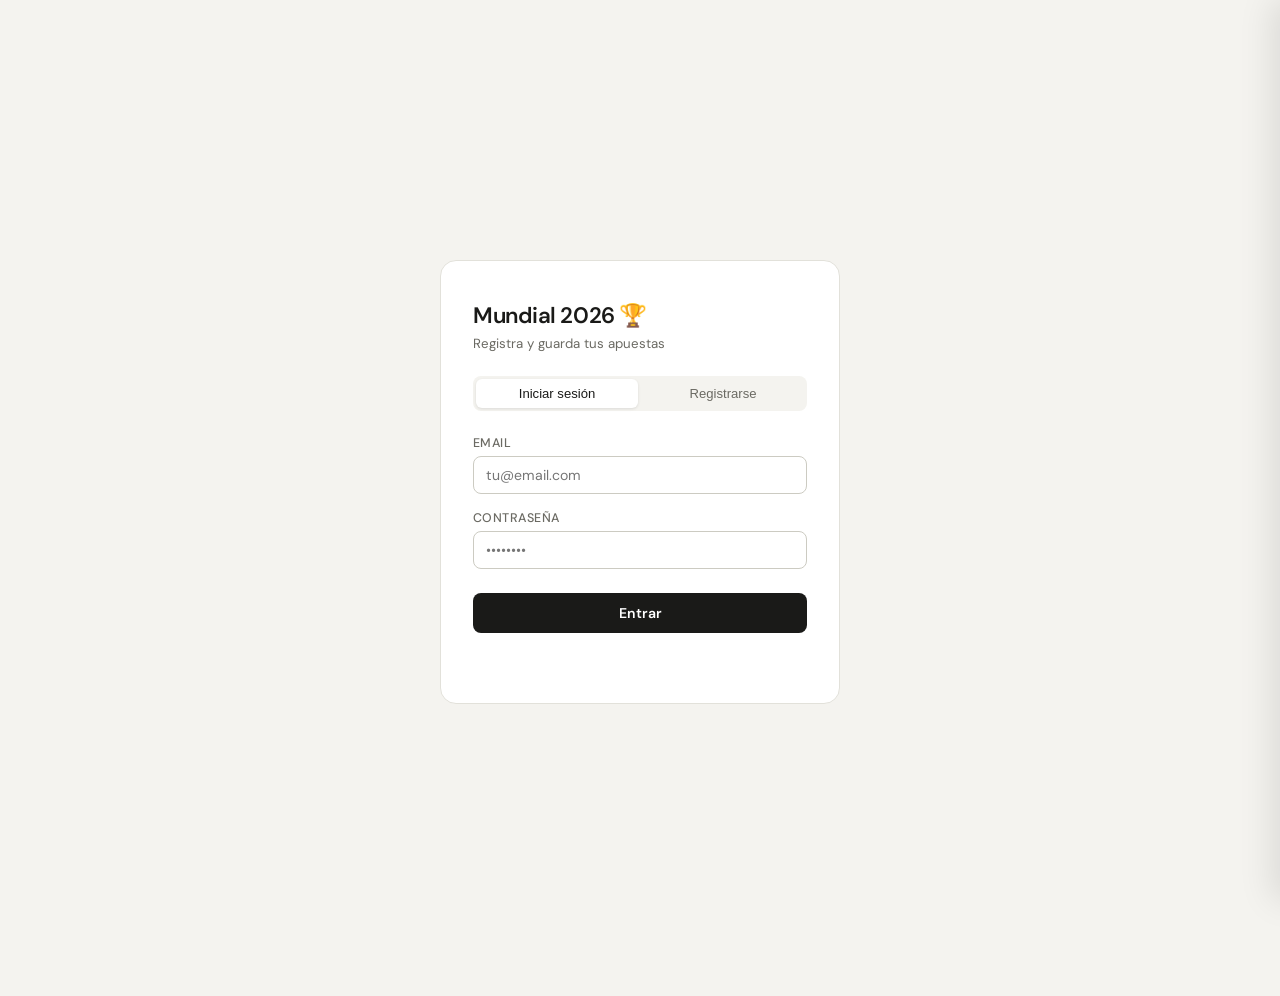
==== commit 1807ce4b: "Update index.html" ====
--- a/index.html
+++ b/index.html
@@ -8,10 +8,9 @@
   <link rel="preconnect" href="https://fonts.gstatic.com" crossorigin />
   <link href="https://fonts.googleapis.com/css2?family=DM+Sans:wght@400;500;600&family=DM+Mono:wght@400;500&display=swap" rel="stylesheet" />
   <link rel="stylesheet" href="styles.css" />
-
 </head>
 <body>
- 
+
 <!-- ══ AUTH SCREEN ══ -->
 <div id="authScreen">
   <div class="auth-card">
@@ -35,20 +34,20 @@
     <p class="auth-error" id="authError"></p>
   </div>
 </div>
- 
+
 <!-- ══ APP SCREEN ══ -->
 <div id="appScreen">
   <header>
     <div class="header-left">
       <h1>Copa del Mundo 2026 — Fase de Grupos</h1>
-      <p>Haz clic en un tipo de apuesta para registrarla · Hora Venezuela (VET)</p>
+      <p>Selecciona tus cuotas y construye tu ticket · Hora Venezuela (VET)</p>
     </div>
     <div class="header-right">
       <span class="user-badge" id="userBadge">—</span>
       <button class="btn-logout" onclick="logout()">Cerrar sesión</button>
     </div>
   </header>
- 
+
   <!-- Banner de estado de cuotas -->
   <div class="odds-banner" id="oddsBanner" style="display:none">
     <span><span class="dot-stale" id="oddsDot"></span> <span id="oddsStatus">Cargando cuotas...</span></span>
@@ -66,7 +65,7 @@
     <div class="bets-summary" id="betsSummary"></div>
     <div class="bets-list" id="betsList"></div>
   </div>
- 
+
   <div class="controls">
     <label>Grupo</label>
     <select id="filterGroup">
@@ -79,7 +78,7 @@
     <select id="filterDate"><option value="">Todas</option></select>
     <input type="text" id="searchTeam" placeholder="Buscar selección..." />
   </div>
- 
+
   <div class="card">
     <table>
       <thead>
@@ -97,31 +96,59 @@
   </div>
   <p class="footer-bar" id="countLabel"></p>
 </div>
- 
-<!-- ══ MODAL DE APUESTA ══ -->
-<div class="modal-overlay" id="modalOverlay">
-  <div class="modal">
-    <h3 id="modalTitle">Registrar apuesta</h3>
-    <p class="modal-sub" id="modalSub"></p>
-    <div id="modalOddsInfo" style="margin-bottom:1rem; padding:10px 12px; background:var(--bg); border-radius:8px; font-size:0.8rem; color:var(--muted); display:none"></div>
-    <div class="form-group">
-      <label>Monto apostado (USD $)</label>
-      <input type="number" id="modalAmount" placeholder="ej: 10.00" min="0" step="0.01" />
+
+<!-- ══ TICKET FLOTANTE ══ -->
+<div id="ticketPanel" class="ticket-panel">
+  <div class="ticket-header">
+    <div class="ticket-header-left">
+      <span class="ticket-icon">🎫</span>
+      <span class="ticket-title">Mi Ticket</span>
+      <span class="ticket-count" id="ticketCount">0</span>
     </div>
-    <div class="form-group">
-      <label>Tu predicción</label>
-      <input type="text" id="modalPrediction" placeholder="ej: Local, Empate, Más de 2.5..." />
+    <button class="ticket-close-btn" onclick="clearTicket()" title="Limpiar ticket">✕</button>
+  </div>
+
+  <div class="ticket-type-toggle" id="ticketTypeToggle">
+    <button class="ttype-btn active" id="btnSingle" onclick="setTicketType('single')">Simple</button>
+    <button class="ttype-btn" id="btnCombo" onclick="setTicketType('combo')">Combinada</button>
+  </div>
+
+  <div class="ticket-selections" id="ticketSelections">
+    <div class="ticket-empty">
+      <span>Haz clic en una cuota para añadirla</span>
     </div>
-    <div class="modal-actions">
-      <button class="btn-cancel" onclick="closeModal()">Cancelar</button>
-      <button class="btn-delete" id="btnDeleteBet" onclick="deleteBet()" style="display:none">Eliminar</button>
-      <button class="btn-save" onclick="saveBet()">Guardar</button>
+  </div>
+
+  <div class="ticket-footer" id="ticketFooter" style="display:none">
+    <div class="ticket-odds-row" id="ticketOddsRow"></div>
+    <div class="ticket-amount-row">
+      <label class="ticket-amount-label">Monto (USD $)</label>
+      <input type="number" id="ticketAmount" class="ticket-amount-input" placeholder="0.00" min="0" step="0.01" oninput="updateTicketCalc()" />
     </div>
-    <p class="auth-error" id="modalError"></p>
+    <div class="ticket-calc" id="ticketCalc" style="display:none">
+      <div class="ticket-calc-row">
+        <span>Ganancia potencial</span>
+        <span class="ticket-calc-win" id="ticketCalcWin">—</span>
+      </div>
+      <div class="ticket-calc-row ticket-calc-total">
+        <span>Retorno total</span>
+        <span id="ticketCalcTotal">—</span>
+      </div>
+    </div>
+    <button class="ticket-save-btn" onclick="saveTicket()">
+      Guardar apuesta
+    </button>
+    <p class="ticket-error" id="ticketError"></p>
   </div>
 </div>
- 
+
+<!-- Botón flotante móvil para abrir el ticket -->
+<button class="ticket-fab" id="ticketFab" onclick="toggleTicketPanel()" style="display:none">
+  🎫 <span id="ticketFabCount">0</span>
+</button>
+
 <div class="toast" id="toast"></div>
- 
+
+<script src="script.js"></script>
 </body>
 </html>
--- a/styles.css
+++ b/styles.css
@@ -986,85 +986,333 @@
     }
     .no-bets .no-bets-icon { font-size: 2.5rem; margin-bottom: 0.5rem; }
 
-/* ─────────────────────────────────────────────── */
-/* NUEVOS ESTILOS — VISTA DE LLAVES (BRACKETS)     */
-/* ─────────────────────────────────────────────── */
-
-#bracketsView {
-  max-width: 1100px;
-  margin: 1rem auto;
-}
-
-.bracket-round {
-  margin-bottom: 2rem;
-}
-
-.bracket-title {
-  font-size: 1rem;
+/* ══════════════════════════════════════════
+   TICKET FLOTANTE
+══════════════════════════════════════════ */
+.ticket-panel {
+  position: fixed;
+  top: 0;
+  right: 0;
+  width: 320px;
+  height: 100vh;
+  background: var(--surface);
+  border-left: 1px solid var(--border2);
+  box-shadow: -8px 0 32px rgba(0,0,0,.1);
+  display: flex;
+  flex-direction: column;
+  z-index: 800;
+  transform: translateX(100%);
+  transition: transform .25s cubic-bezier(.4,0,.2,1);
+}
+.ticket-panel.open {
+  transform: translateX(0);
+}
+
+.ticket-header {
+  display: flex;
+  align-items: center;
+  justify-content: space-between;
+  padding: 16px 16px 12px;
+  border-bottom: 1px solid var(--border);
+  flex-shrink: 0;
+}
+.ticket-header-left {
+  display: flex;
+  align-items: center;
+  gap: 8px;
+}
+.ticket-icon { font-size: 1.1rem; }
+.ticket-title {
+  font-size: 0.95rem;
+  font-weight: 600;
+  color: var(--text);
+}
+.ticket-count {
+  display: inline-flex;
+  align-items: center;
+  justify-content: center;
+  background: var(--accent);
+  color: #fff;
+  font-size: 0.65rem;
   font-weight: 700;
-  margin-bottom: 0.5rem;
-}
-
-.bracket-match {
-  background: var(--surface);
+  border-radius: 99px;
+  min-width: 18px;
+  height: 18px;
+  padding: 0 5px;
+}
+.ticket-close-btn {
+  background: none;
+  border: 1px solid var(--border2);
+  border-radius: 6px;
+  padding: 4px 9px;
+  font-size: 0.75rem;
+  color: var(--muted);
+  cursor: pointer;
+  transition: all .15s;
+  font-family: 'DM Sans', sans-serif;
+}
+.ticket-close-btn:hover { border-color: var(--danger); color: var(--danger); }
+
+.ticket-type-toggle {
+  display: flex;
+  gap: 4px;
+  padding: 10px 14px;
+  border-bottom: 1px solid var(--border);
+  flex-shrink: 0;
+}
+.ttype-btn {
+  flex: 1;
+  padding: 6px;
+  font-size: 0.78rem;
+  font-weight: 600;
+  font-family: 'DM Sans', sans-serif;
+  border: 1px solid var(--border2);
+  border-radius: 7px;
+  background: transparent;
+  color: var(--muted);
+  cursor: pointer;
+  transition: all .15s;
+}
+.ttype-btn.active {
+  background: var(--accent);
+  color: #fff;
+  border-color: var(--accent);
+}
+
+.ticket-selections {
+  flex: 1;
+  overflow-y: auto;
+  padding: 10px 12px;
+  display: flex;
+  flex-direction: column;
+  gap: 8px;
+}
+.ticket-empty {
+  flex: 1;
+  display: flex;
+  align-items: center;
+  justify-content: center;
+  font-size: 0.78rem;
+  color: var(--muted);
+  text-align: center;
+  padding: 2rem 1rem;
+  line-height: 1.5;
+}
+
+.ticket-sel-item {
+  background: var(--bg);
   border: 1px solid var(--border);
   border-radius: 10px;
-  padding: 10px 14px;
+  padding: 9px 11px;
+  position: relative;
+  animation: slideIn .15s ease;
+}
+@keyframes slideIn {
+  from { opacity: 0; transform: translateY(-6px); }
+  to   { opacity: 1; transform: translateY(0); }
+}
+.ticket-sel-item.has-conflict {
+  border-color: var(--amber-border);
+  background: var(--amber-bg);
+}
+.ticket-sel-match {
+  font-size: 0.75rem;
+  font-weight: 600;
+  color: var(--text);
+  padding-right: 22px;
+  white-space: nowrap;
+  overflow: hidden;
+  text-overflow: ellipsis;
+}
+.ticket-sel-type {
+  font-size: 0.68rem;
+  color: var(--muted);
+  margin-top: 2px;
+}
+.ticket-sel-pick {
+  display: inline-block;
+  margin-top: 5px;
+  font-size: 0.78rem;
+  font-weight: 600;
+  color: var(--text);
+}
+.ticket-sel-odd {
+  display: inline-block;
+  margin-left: 6px;
+  font-family: 'DM Mono', monospace;
+  font-size: 0.78rem;
+  font-weight: 600;
+  color: var(--success);
+}
+.ticket-sel-odd.neg { color: var(--danger); }
+.ticket-sel-remove {
+  position: absolute;
+  top: 7px;
+  right: 8px;
+  background: none;
+  border: none;
+  font-size: 0.75rem;
+  color: var(--muted);
+  cursor: pointer;
+  line-height: 1;
+  padding: 2px 4px;
+  border-radius: 4px;
+  transition: all .12s;
+}
+.ticket-sel-remove:hover { color: var(--danger); background: var(--red-bg); }
+.ticket-conflict-msg {
+  font-size: 0.67rem;
+  color: var(--amber-text);
+  margin-top: 4px;
+}
+
+.ticket-footer {
+  border-top: 1px solid var(--border);
+  padding: 12px 14px 16px;
+  flex-shrink: 0;
+  display: flex;
+  flex-direction: column;
+  gap: 10px;
+}
+.ticket-odds-row {
+  font-size: 0.78rem;
+  color: var(--muted);
   display: flex;
   justify-content: space-between;
-  margin-bottom: 8px;
-}
-
-/* ─────────────────────────────────────────────── */
-/* NUEVOS ESTILOS — VISTA POR GRUPOS               */
-/* ─────────────────────────────────────────────── */
-
-#groupsView {
-  max-width: 1100px;
-  margin: 1rem auto;
-}
-
-.group-card {
+  align-items: center;
+}
+.ticket-odds-combined {
+  font-family: 'DM Mono', monospace;
+  font-size: 0.88rem;
+  font-weight: 700;
+  color: var(--text);
+}
+.ticket-amount-label {
+  display: block;
+  font-size: 0.72rem;
+  font-weight: 600;
+  color: var(--muted);
+  text-transform: uppercase;
+  letter-spacing: 0.04em;
+  margin-bottom: 5px;
+}
+.ticket-amount-input {
+  width: 100%;
+  font-family: 'DM Sans', sans-serif;
+  font-size: 1rem;
+  font-weight: 600;
+  height: 42px;
+  padding: 0 14px;
+  border: 1px solid var(--border2);
+  border-radius: 10px;
   background: var(--surface);
-  border: 1px solid var(--border);
-  border-radius: 14px;
-  padding: 1rem;
-  margin-bottom: 1.2rem;
-}
-
-.group-title {
+  color: var(--text);
+  outline: none;
+  transition: border-color .15s;
+}
+.ticket-amount-input:focus { border-color: var(--accent); }
+
+.ticket-calc {
+  background: var(--green-bg);
+  border: 1px solid var(--green-border);
+  border-radius: 10px;
+  padding: 10px 12px;
+  display: flex;
+  flex-direction: column;
+  gap: 4px;
+}
+.ticket-calc-row {
+  display: flex;
+  justify-content: space-between;
+  align-items: center;
+  font-size: 0.78rem;
+  color: var(--green-text);
+}
+.ticket-calc-win {
+  font-family: 'DM Mono', monospace;
   font-size: 1.1rem;
   font-weight: 700;
-  margin-bottom: 0.8rem;
-}
-
-.group-match {
-  padding: 8px 0;
-  border-bottom: 1px solid var(--border);
-  display: flex;
-  justify-content: space-between;
-}
-
-.group-match:last-child {
-  border-bottom: none;
-}
-
-.btn-misapuestas {
-  font-family: 'DM Sans', sans-serif;
-  font-size: 0.8rem;
-  font-weight: 600;
-  background: var(--surface);
-  border: 1px solid var(--border2);
-  border-radius: 8px;
-  padding: 6px 12px;
-  cursor: pointer;
-  transition: all .15s;
-  display: flex;
-  align-items: center;
-  gap: 6px;
-}
-
-.btn-misapuestas:hover {
-  border-color: var(--accent);
-  color: var(--accent);
-}
+  color: var(--green-text);
+}
+.ticket-calc-total {
+  font-size: 0.72rem;
+  opacity: 0.75;
+}
+
+.ticket-save-btn {
+  width: 100%;
+  height: 42px;
+  background: var(--accent);
+  color: #fff;
+  border: none;
+  border-radius: 10px;
+  font-family: 'DM Sans', sans-serif;
+  font-size: 0.9rem;
+  font-weight: 600;
+  cursor: pointer;
+  transition: opacity .15s;
+}
+.ticket-save-btn:hover { opacity: 0.85; }
+.ticket-save-btn:disabled { opacity: 0.45; cursor: not-allowed; }
+.ticket-error {
+  font-size: 0.77rem;
+  color: var(--danger);
+  min-height: 14px;
+  text-align: center;
+  margin: 0;
+}
+
+/* Botón FAB móvil */
+.ticket-fab {
+  display: none;
+  position: fixed;
+  bottom: 1.5rem;
+  right: 1.5rem;
+  background: var(--accent);
+  color: #fff;
+  border: none;
+  border-radius: 99px;
+  padding: 12px 20px;
+  font-size: 0.9rem;
+  font-weight: 600;
+  font-family: 'DM Sans', sans-serif;
+  cursor: pointer;
+  box-shadow: 0 4px 20px rgba(0,0,0,.2);
+  z-index: 700;
+  transition: transform .15s, box-shadow .15s;
+}
+.ticket-fab:hover { transform: translateY(-2px); box-shadow: 0 6px 24px rgba(0,0,0,.25); }
+.ticket-fab:active { transform: translateY(0); }
+
+/* odd-row seleccionada en el ticket */
+.odd-row.in-ticket {
+  background: var(--green-bg);
+  border-color: var(--green-border);
+}
+.odd-row.in-ticket .odd-name::after {
+  content: ' ✓';
+  color: var(--success);
+  font-size: 0.65rem;
+}
+
+/* Ajuste del layout principal cuando el ticket está abierto */
+#appScreen {
+  transition: padding-right .25s cubic-bezier(.4,0,.2,1);
+}
+#appScreen.ticket-open {
+  padding-right: 336px;
+}
+
+/* ── RESPONSIVE TICKET ── */
+@media (max-width: 900px) {
+  #appScreen.ticket-open { padding-right: 0; }
+  .ticket-panel {
+    width: 100%;
+    max-width: 380px;
+    box-shadow: -4px 0 40px rgba(0,0,0,.18);
+  }
+  .ticket-fab { display: flex !important; align-items: center; gap: 8px; }
+}
+@media (min-width: 901px) {
+  .ticket-fab { display: none !important; }
+}
